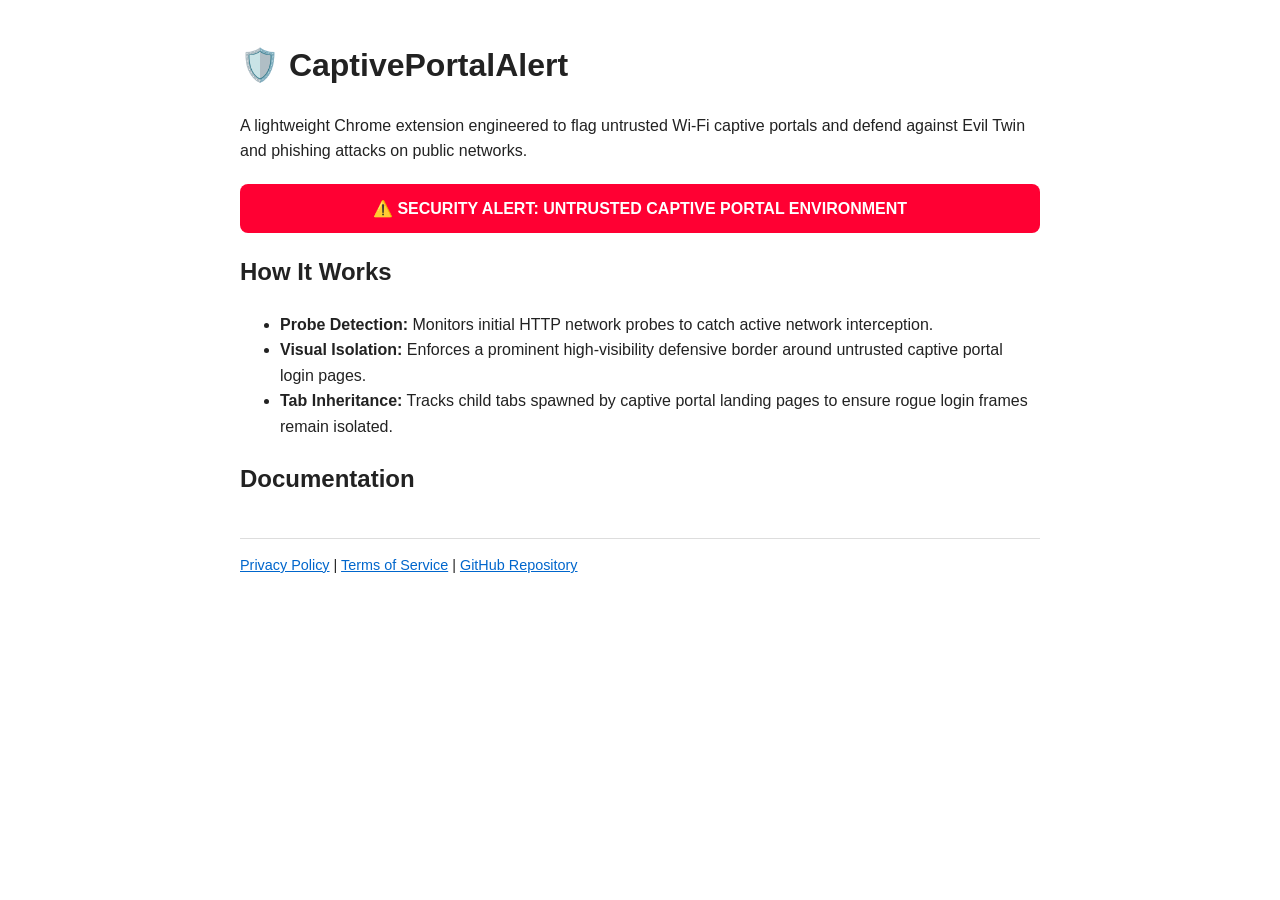
==== docs/index.html @ 0bfe6b9c "docs: add docs, MIT LICENSE" ====
<!DOCTYPE html>
<html lang="en">
<head>
    <meta charset="UTF-8">
    <meta name="viewport" content="width=device-width, initial-scale=1.0">
    <title>CaptivePortalAlert - Network Security Extension</title>
    <style>
        body { font-family: -apple-system, BlinkMacSystemFont, 'Segoe UI', Roboto, sans-serif; line-height: 1.6; max-width: 800px; margin: 40px auto; padding: 0 20px; color: #222; }
        .alert-demo { background: #ff0033; color: white; padding: 12px 20px; border-radius: 8px; font-weight: bold; text-align: center; margin: 20px 0; }
        a { color: #0066cc; }
        .footer-links { margin-top: 40px; border-top: 1px solid #ddd; padding-top: 15px; font-size: 0.9em; }
    </style>
</head>
<body>
    <h1>🛡️ CaptivePortalAlert</h1>
    <p>A lightweight Chrome extension engineered to flag untrusted Wi-Fi captive portals and defend against Evil Twin and phishing attacks on public networks.</p>

    <div class="alert-demo">
        ⚠️ SECURITY ALERT: UNTRUSTED CAPTIVE PORTAL ENVIRONMENT
    </div>

    <h2>How It Works</h2>
    <ul>
        <li><strong>Probe Detection:</strong> Monitors initial HTTP network probes to catch active network interception.</li>
        <li><strong>Visual Isolation:</strong> Enforces a prominent high-visibility defensive border around untrusted captive portal login pages.</li>
        <li><strong>Tab Inheritance:</strong> Tracks child tabs spawned by captive portal landing pages to ensure rogue login frames remain isolated.</li>
    </ul>

    <h2>Documentation</h2>
    <div class="footer-links">
        <a href="privacy.html">Privacy Policy</a> | 
        <a href="terms.html">Terms of Service</a> | 
        <a href="https://github.com/zilchz0ne/CaptivePortalAlert">GitHub Repository</a>
    </div>
</body>
</html>
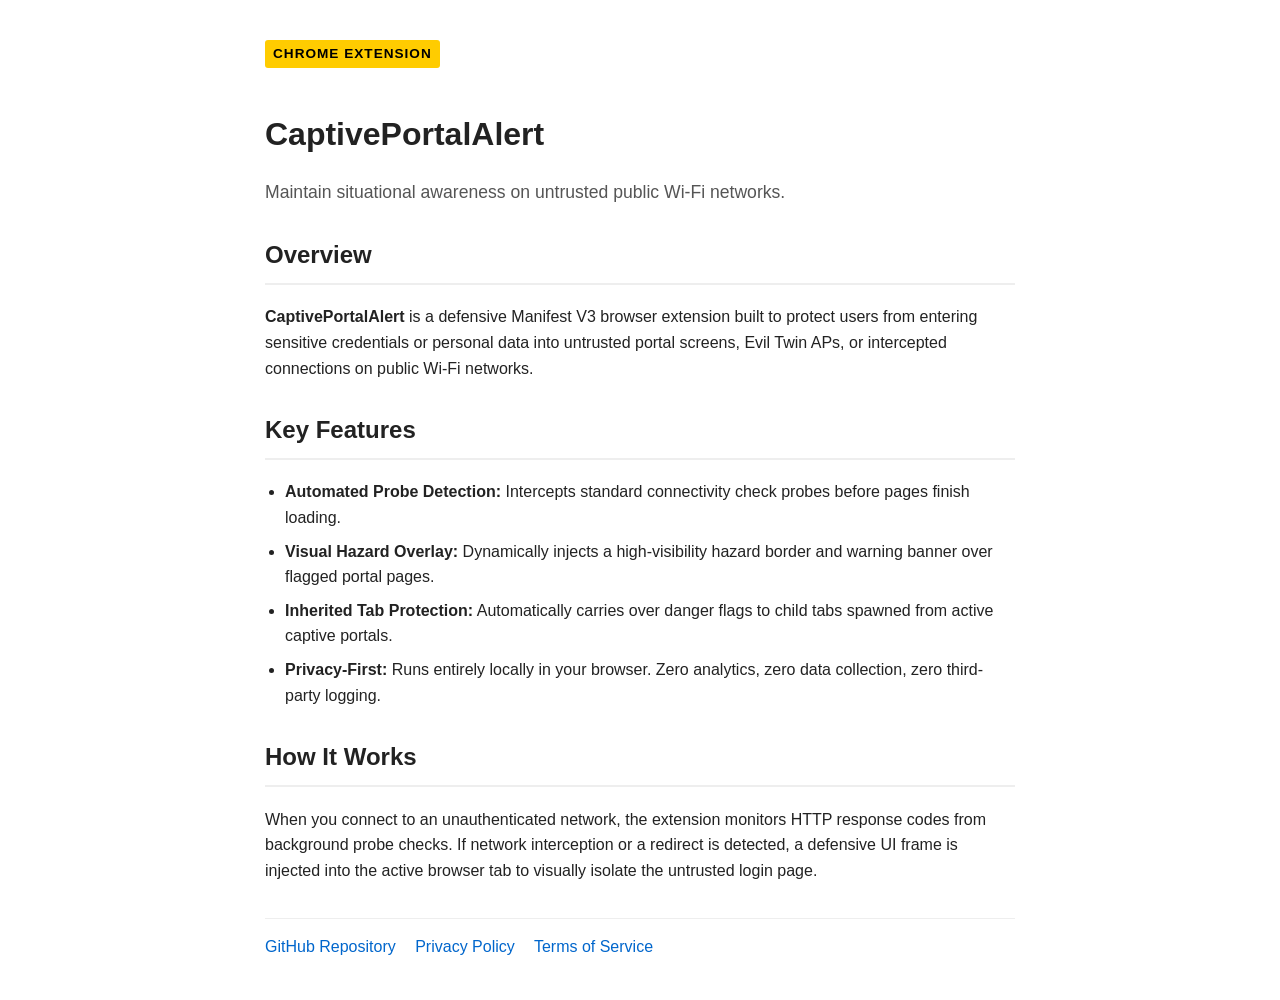
==== commit a02863e9: "docs: update docs" ====
--- a/docs/index.html
+++ b/docs/index.html
@@ -3,34 +3,62 @@
 <head>
     <meta charset="UTF-8">
     <meta name="viewport" content="width=device-width, initial-scale=1.0">
-    <title>CaptivePortalAlert - Network Security Extension</title>
+    <title>CaptivePortalAlert - Lightweight Network Security Extension</title>
     <style>
-        body { font-family: -apple-system, BlinkMacSystemFont, 'Segoe UI', Roboto, sans-serif; line-height: 1.6; max-width: 800px; margin: 40px auto; padding: 0 20px; color: #222; }
-        .alert-demo { background: #ff0033; color: white; padding: 12px 20px; border-radius: 8px; font-weight: bold; text-align: center; margin: 20px 0; }
-        a { color: #0066cc; }
-        .footer-links { margin-top: 40px; border-top: 1px solid #ddd; padding-top: 15px; font-size: 0.9em; }
+        body {
+            font-family: -apple-system, BlinkMacSystemFont, "Segoe UI", Roboto, Helvetica, Arial, sans-serif;
+            line-height: 1.6;
+            color: #222;
+            max-width: 750px;
+            margin: 40px auto;
+            padding: 0 20px;
+        }
+        h1 { margin-bottom: 5px; }
+        .tagline { font-size: 1.1em; color: #555; margin-bottom: 25px; }
+        .badge {
+            display: inline-block;
+            background: #ffcc00;
+            color: #000;
+            font-weight: bold;
+            font-size: 0.85em;
+            padding: 3px 8px;
+            border-radius: 3px;
+            letter-spacing: 1px;
+            margin-bottom: 20px;
+        }
+        h2 { margin-top: 30px; border-bottom: 2px solid #eee; padding-bottom: 8px; }
+        ul { padding-left: 20px; }
+        li { margin-bottom: 8px; }
+        .links { margin-top: 35px; padding-top: 15px; border-top: 1px solid #eee; }
+        .links a { color: #0066cc; text-decoration: none; margin-right: 15px; }
+        .links a:hover { text-decoration: underline; }
     </style>
 </head>
 <body>
-    <h1>🛡️ CaptivePortalAlert</h1>
-    <p>A lightweight Chrome extension engineered to flag untrusted Wi-Fi captive portals and defend against Evil Twin and phishing attacks on public networks.</p>
 
-    <div class="alert-demo">
-        ⚠️ SECURITY ALERT: UNTRUSTED CAPTIVE PORTAL ENVIRONMENT
+    <span class="badge">CHROME EXTENSION</span>
+    <h1>CaptivePortalAlert</h1>
+    <p class="tagline">Maintain situational awareness on untrusted public Wi-Fi networks.</p>
+
+    <h2>Overview</h2>
+    <p><strong>CaptivePortalAlert</strong> is a defensive Manifest V3 browser extension built to protect users from entering sensitive credentials or personal data into untrusted portal screens, Evil Twin APs, or intercepted connections on public Wi-Fi networks.</p>
+
+    <h2>Key Features</h2>
+    <ul>
+        <li><strong>Automated Probe Detection:</strong> Intercepts standard connectivity check probes before pages finish loading.</li>
+        <li><strong>Visual Hazard Overlay:</strong> Dynamically injects a high-visibility hazard border and warning banner over flagged portal pages.</li>
+        <li><strong>Inherited Tab Protection:</strong> Automatically carries over danger flags to child tabs spawned from active captive portals.</li>
+        <li><strong>Privacy-First:</strong> Runs entirely locally in your browser. Zero analytics, zero data collection, zero third-party logging.</li>
+    </ul>
+
+    <h2>How It Works</h2>
+    <p>When you connect to an unauthenticated network, the extension monitors HTTP response codes from background probe checks. If network interception or a redirect is detected, a defensive UI frame is injected into the active browser tab to visually isolate the untrusted login page.</p>
+
+    <div class="links">
+        <a href="https://github.com/zilchz0ne/CaptivePortalAlert" target="_blank" rel="noopener">GitHub Repository</a>
+        <a href="privacy.html">Privacy Policy</a>
+        <a href="terms.html">Terms of Service</a>
     </div>
 
-    <h2>How It Works</h2>
-    <ul>
-        <li><strong>Probe Detection:</strong> Monitors initial HTTP network probes to catch active network interception.</li>
-        <li><strong>Visual Isolation:</strong> Enforces a prominent high-visibility defensive border around untrusted captive portal login pages.</li>
-        <li><strong>Tab Inheritance:</strong> Tracks child tabs spawned by captive portal landing pages to ensure rogue login frames remain isolated.</li>
-    </ul>
-
-    <h2>Documentation</h2>
-    <div class="footer-links">
-        <a href="privacy.html">Privacy Policy</a> | 
-        <a href="terms.html">Terms of Service</a> | 
-        <a href="https://github.com/zilchz0ne/CaptivePortalAlert">GitHub Repository</a>
-    </div>
 </body>
 </html>
